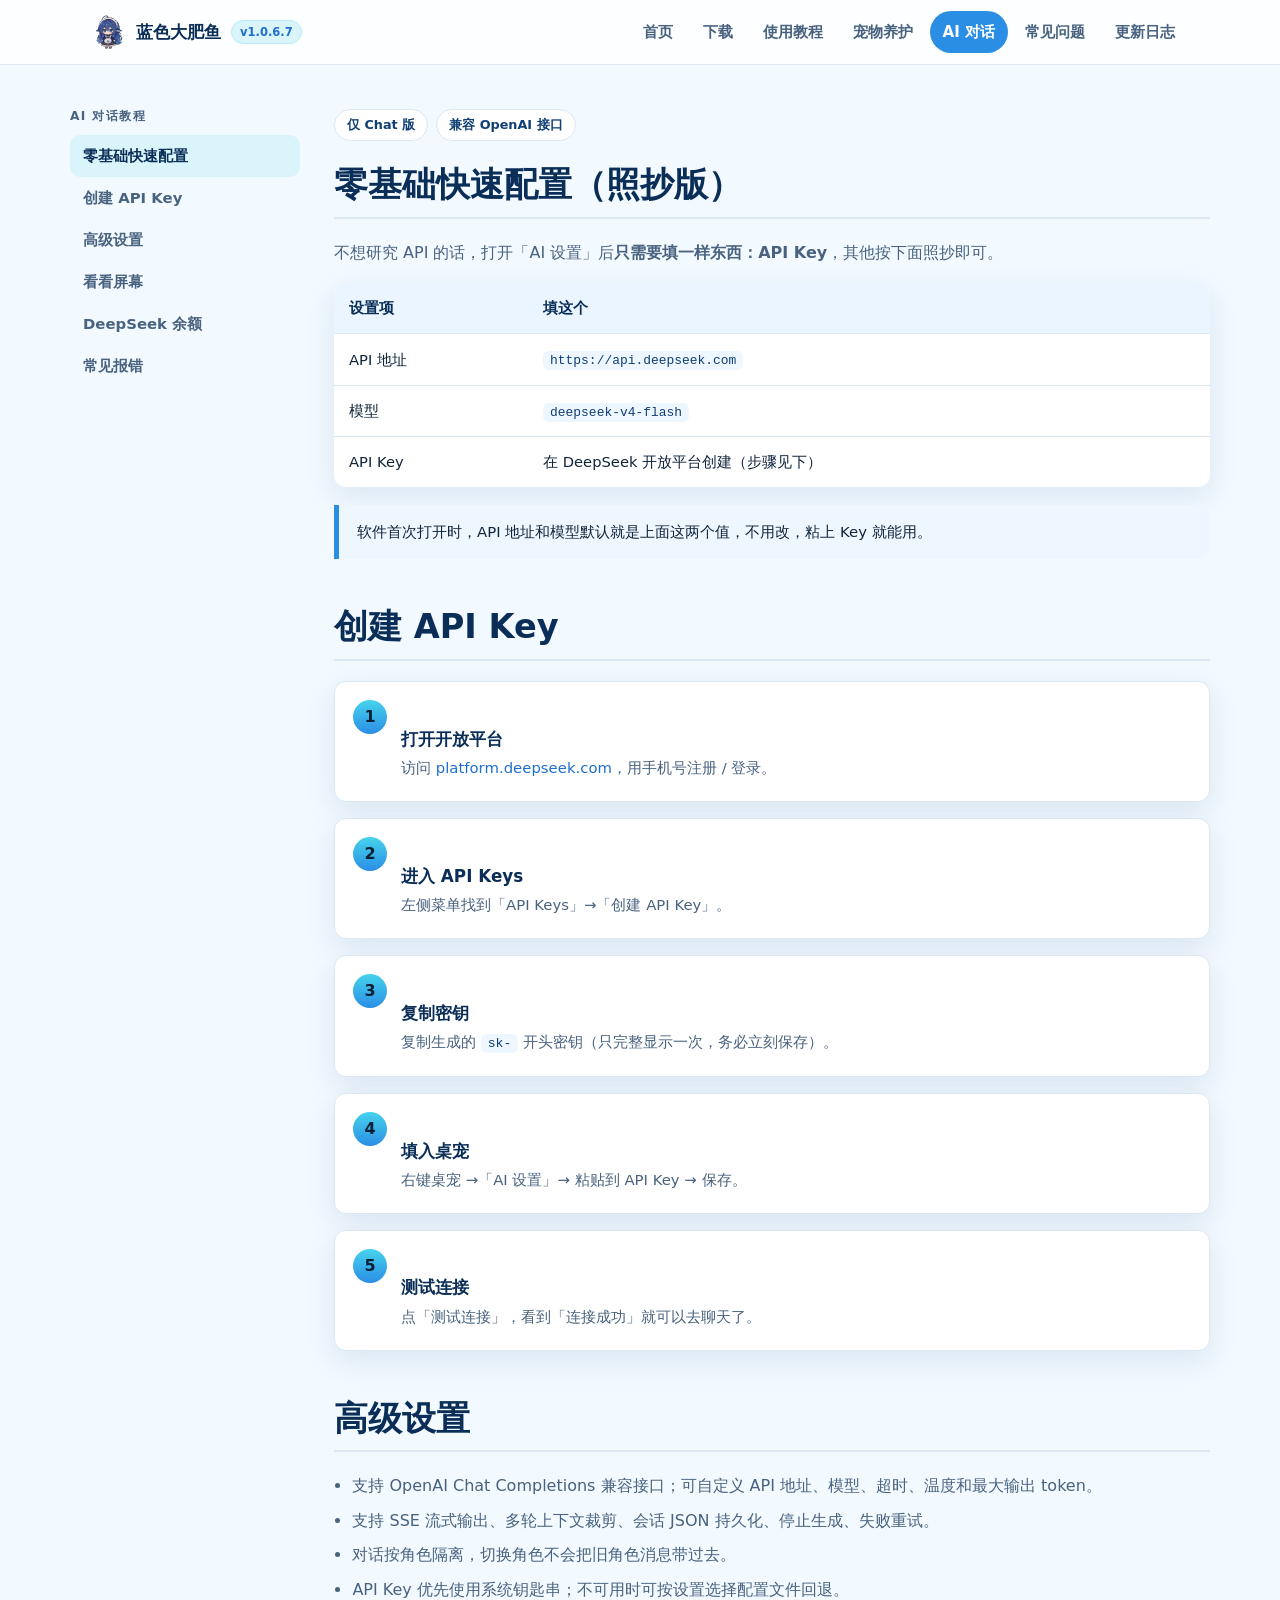
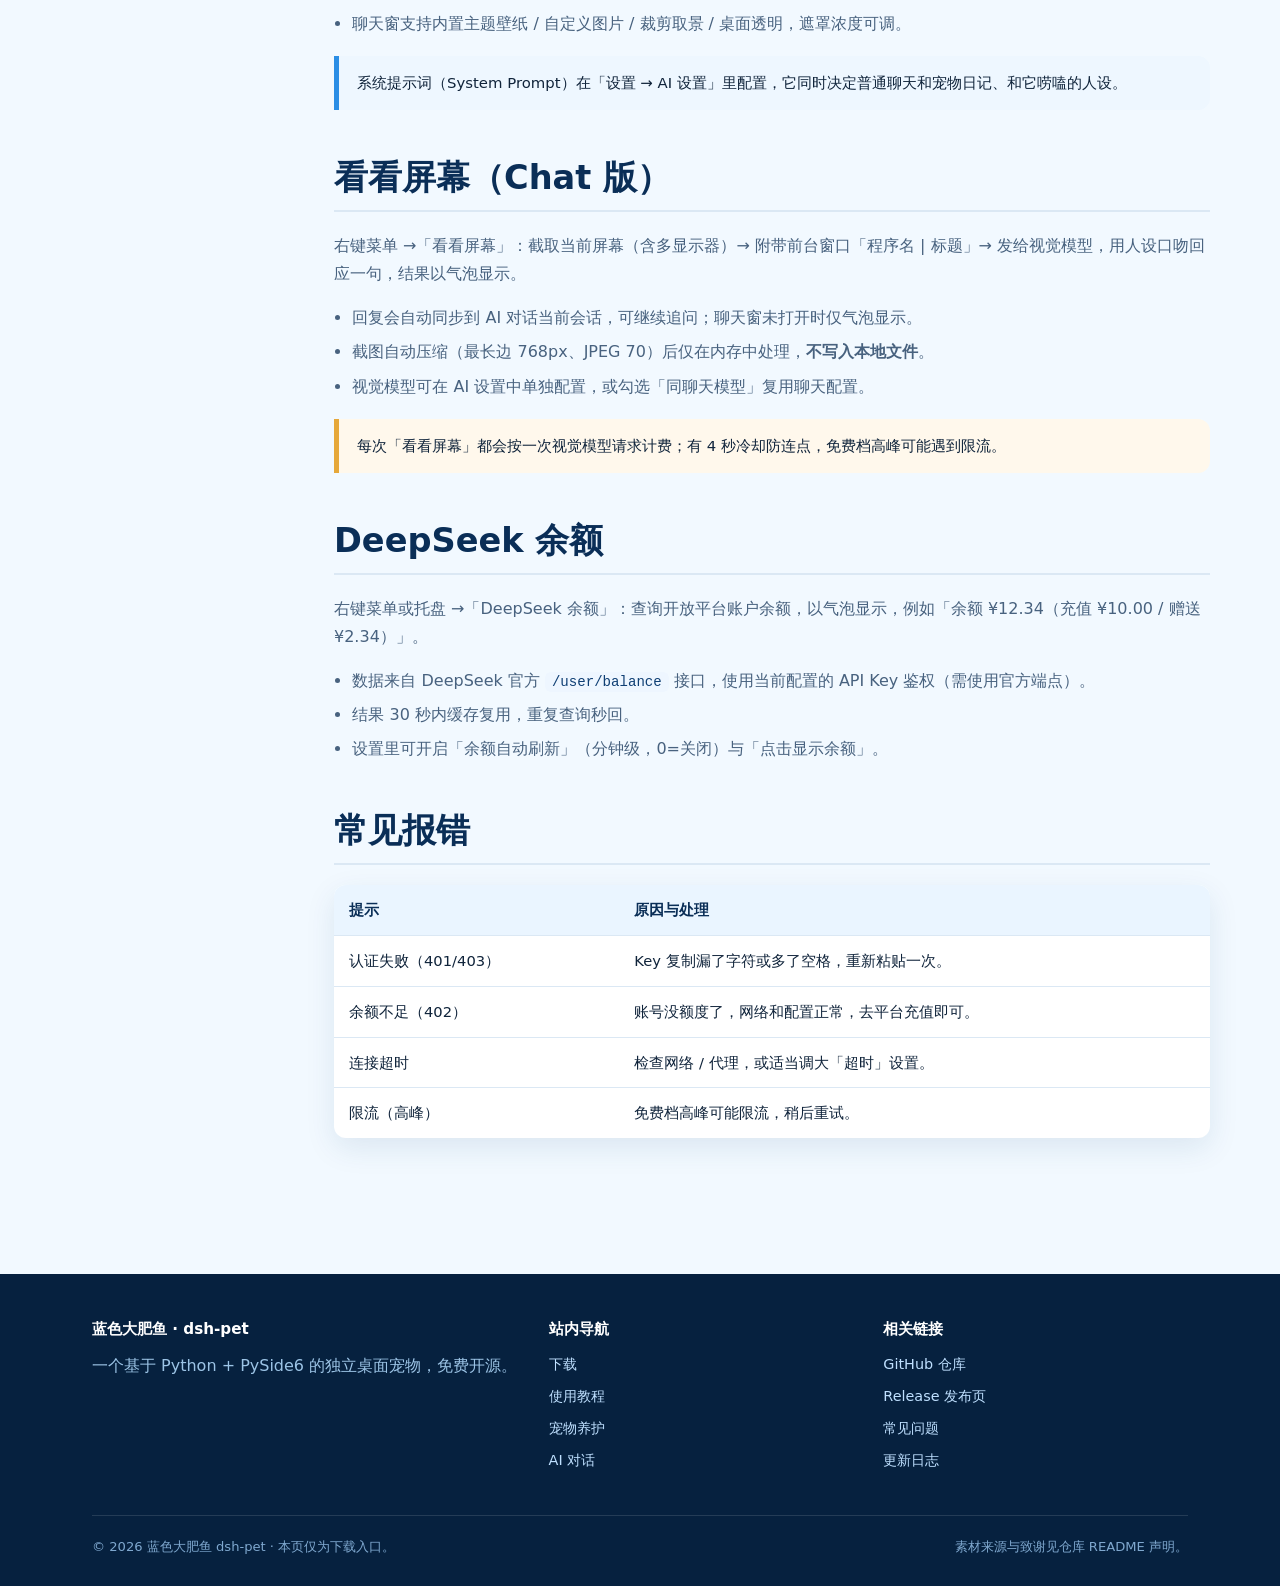
==== ai.html @ 78ef15b6 "初始化：蓝色大肥鱼 dsh-pet 静态下载站 纯 HTML/CSS/JS，无构建无依赖，作为桌宠下载入口与文档站。 内容从 dsh-pet 仓库 README 提炼，下载直链指向 GitHub Re" ====
<!DOCTYPE html>
<html lang="zh-CN">
<head>
<meta charset="UTF-8">
<meta name="viewport" content="width=device-width, initial-scale=1">
<title>AI 对话教程 · 蓝色大肥鱼 dsh-pet</title>
<meta name="description" content="dsh-pet Chat 版 AI 对话配置教程：DeepSeek API Key 五步配置、看看屏幕、DeepSeek 余额查询与常见报错。">
<link rel="icon" href="assets/img/favicon.ico">
<link rel="stylesheet" href="css/style.css">
</head>
<body>

<header class="site-header">
  <div class="wrap nav">
    <a class="brand" href="index.html">
      <img src="assets/img/hero-icon.png" alt="蓝色大肥鱼">
      <span>蓝色大肥鱼</span>
      <span class="ver" data-version>v1.0.6.7</span>
    </a>
    <button class="nav-toggle" aria-label="菜单">☰</button>
    <nav class="nav-links">
      <a href="index.html">首页</a>
      <a href="download.html">下载</a>
      <a href="guide.html">使用教程</a>
      <a href="pet.html">宠物养护</a>
      <a href="ai.html" class="active">AI 对话</a>
      <a href="faq.html">常见问题</a>
      <a href="changelog.html">更新日志</a>
    </nav>
  </div>
</header>

<div class="wrap docs">
  <aside class="docs-side">
    <h4>AI 对话教程</h4>
    <a href="#quick">零基础快速配置</a>
    <a href="#key">创建 API Key</a>
    <a href="#advanced">高级设置</a>
    <a href="#screen">看看屏幕</a>
    <a href="#balance">DeepSeek 余额</a>
    <a href="#errors">常见报错</a>
  </aside>

  <div class="docs-body">
    <div class="pill-row">
      <span class="pill">仅 Chat 版</span>
      <span class="pill">兼容 OpenAI 接口</span>
    </div>

    <section id="quick">
      <h2>零基础快速配置（照抄版）</h2>
      <p>不想研究 API 的话，打开「AI 设置」后<b>只需要填一样东西：API Key</b>，其他按下面照抄即可。</p>
      <table class="table">
        <thead><tr><th>设置项</th><th>填这个</th></tr></thead>
        <tbody>
          <tr><td>API 地址</td><td><code>https://api.deepseek.com</code></td></tr>
          <tr><td>模型</td><td><code>deepseek-v4-flash</code></td></tr>
          <tr><td>API Key</td><td>在 DeepSeek 开放平台创建（步骤见下）</td></tr>
        </tbody>
      </table>
      <div class="callout">软件首次打开时，API 地址和模型默认就是上面这两个值，不用改，粘上 Key 就能用。</div>
    </section>

    <section id="key">
      <h2>创建 API Key</h2>
      <div class="steps">
        <div class="step"><h3>打开开放平台</h3><p>访问 <a href="https://platform.deepseek.com" target="_blank" rel="noopener">platform.deepseek.com</a>，用手机号注册 / 登录。</p></div>
        <div class="step"><h3>进入 API Keys</h3><p>左侧菜单找到「API Keys」→「创建 API Key」。</p></div>
        <div class="step"><h3>复制密钥</h3><p>复制生成的 <code>sk-</code> 开头密钥（只完整显示一次，务必立刻保存）。</p></div>
        <div class="step"><h3>填入桌宠</h3><p>右键桌宠 →「AI 设置」→ 粘贴到 API Key → 保存。</p></div>
        <div class="step"><h3>测试连接</h3><p>点「测试连接」，看到「连接成功」就可以去聊天了。</p></div>
      </div>
    </section>

    <section id="advanced">
      <h2>高级设置</h2>
      <ul class="clean">
        <li>支持 OpenAI Chat Completions 兼容接口；可自定义 API 地址、模型、超时、温度和最大输出 token。</li>
        <li>支持 SSE 流式输出、多轮上下文裁剪、会话 JSON 持久化、停止生成、失败重试。</li>
        <li>对话按角色隔离，切换角色不会把旧角色消息带过去。</li>
        <li>API Key 优先使用系统钥匙串；不可用时可按设置选择配置文件回退。</li>
        <li>聊天窗支持内置主题壁纸 / 自定义图片 / 裁剪取景 / 桌面透明，遮罩浓度可调。</li>
      </ul>
      <div class="callout">系统提示词（System Prompt）在「设置 → AI 设置」里配置，它同时决定普通聊天和宠物日记、和它唠嗑的人设。</div>
    </section>

    <section id="screen">
      <h2>看看屏幕（Chat 版）</h2>
      <p>右键菜单 →「看看屏幕」：截取当前屏幕（含多显示器）→ 附带前台窗口「程序名 | 标题」→ 发给视觉模型，用人设口吻回应一句，结果以气泡显示。</p>
      <ul class="clean">
        <li>回复会自动同步到 AI 对话当前会话，可继续追问；聊天窗未打开时仅气泡显示。</li>
        <li>截图自动压缩（最长边 768px、JPEG 70）后仅在内存中处理，<b>不写入本地文件</b>。</li>
        <li>视觉模型可在 AI 设置中单独配置，或勾选「同聊天模型」复用聊天配置。</li>
      </ul>
      <div class="callout warn">每次「看看屏幕」都会按一次视觉模型请求计费；有 4 秒冷却防连点，免费档高峰可能遇到限流。</div>
    </section>

    <section id="balance">
      <h2>DeepSeek 余额</h2>
      <p>右键菜单或托盘 →「DeepSeek 余额」：查询开放平台账户余额，以气泡显示，例如「余额 ¥12.34（充值 ¥10.00 / 赠送 ¥2.34）」。</p>
      <ul class="clean">
        <li>数据来自 DeepSeek 官方 <code>/user/balance</code> 接口，使用当前配置的 API Key 鉴权（需使用官方端点）。</li>
        <li>结果 30 秒内缓存复用，重复查询秒回。</li>
        <li>设置里可开启「余额自动刷新」（分钟级，0=关闭）与「点击显示余额」。</li>
      </ul>
    </section>

    <section id="errors">
      <h2>常见报错</h2>
      <table class="table">
        <thead><tr><th>提示</th><th>原因与处理</th></tr></thead>
        <tbody>
          <tr><td>认证失败（401/403）</td><td>Key 复制漏了字符或多了空格，重新粘贴一次。</td></tr>
          <tr><td>余额不足（402）</td><td>账号没额度了，网络和配置正常，去平台充值即可。</td></tr>
          <tr><td>连接超时</td><td>检查网络 / 代理，或适当调大「超时」设置。</td></tr>
          <tr><td>限流（高峰）</td><td>免费档高峰可能限流，稍后重试。</td></tr>
        </tbody>
      </table>
    </section>
  </div>
</div>

<footer class="site-footer">
  <div class="wrap">
    <div class="footer-grid">
      <div>
        <h4>蓝色大肥鱼 · dsh-pet</h4>
        <p style="color:#9cc4e6">一个基于 Python + PySide6 的独立桌面宠物，免费开源。</p>
      </div>
      <div>
        <h4>站内导航</h4>
        <ul>
          <li><a href="download.html">下载</a></li>
          <li><a href="guide.html">使用教程</a></li>
          <li><a href="pet.html">宠物养护</a></li>
          <li><a href="ai.html">AI 对话</a></li>
        </ul>
      </div>
      <div>
        <h4>相关链接</h4>
        <ul>
          <li><a data-repo href="#">GitHub 仓库</a></li>
          <li><a data-releases href="#">Release 发布页</a></li>
          <li><a href="faq.html">常见问题</a></li>
          <li><a href="changelog.html">更新日志</a></li>
        </ul>
      </div>
    </div>
    <div class="footer-bottom">
      <span>© <span data-year>2026</span> 蓝色大肥鱼 dsh-pet · 本页仅为下载入口。</span>
      <span>素材来源与致谢见仓库 README 声明。</span>
    </div>
  </div>
</footer>

<script src="js/config.js"></script>
<script src="js/main.js"></script>
</body>
</html>
---- css/style.css ----
/* =========================================================================
 * 蓝色大肥鱼 · dsh-pet 站点样式
 * ========================================================================= */
:root {
  --sea-900: #06213f;
  --sea-800: #0a2e57;
  --sea-700: #0f3f74;
  --sea-600: #1656a0;
  --blue: #2b8ee5;
  --blue-dark: #1f6fd0;
  --cyan: #46d3ec;
  --cyan-soft: #d9f5fb;
  --sand: #fff6e6;
  --ink: #10243b;
  --ink-soft: #48627f;
  --line: #dbe8f4;
  --bg: #f2f9ff;
  --card: #ffffff;
  --shadow: 0 10px 30px rgba(18, 66, 120, .10);
  --shadow-lg: 0 24px 60px rgba(18, 66, 120, .18);
  --radius: 20px;
  --radius-sm: 12px;
  --maxw: 1140px;
  --font: "PingFang SC", "Microsoft YaHei UI", "Microsoft YaHei", "Hiragino Sans GB", system-ui, -apple-system, "Segoe UI", sans-serif;
}

* { box-sizing: border-box; }

html { scroll-behavior: smooth; }

body {
  margin: 0;
  font-family: var(--font);
  color: var(--ink);
  background: var(--bg);
  line-height: 1.75;
  -webkit-font-smoothing: antialiased;
}

a { color: var(--blue-dark); text-decoration: none; }
a:hover { color: var(--blue); }
img { max-width: 100%; display: block; }

h1, h2, h3, h4 { line-height: 1.3; color: var(--sea-800); margin: 0 0 .6em; }
h1 { font-size: clamp(2rem, 5vw, 3.2rem); letter-spacing: .5px; }
h2 { font-size: clamp(1.5rem, 3vw, 2.1rem); }
h3 { font-size: 1.2rem; }

p { margin: 0 0 1em; color: var(--ink-soft); }

.wrap { width: 100%; max-width: var(--maxw); margin: 0 auto; padding: 0 22px; }
.center { text-align: center; }
.muted { color: var(--ink-soft); }
.small { font-size: .86rem; }

/* ---------- header ---------- */
.site-header {
  position: sticky; top: 0; z-index: 100;
  background: rgba(255, 255, 255, .82);
  backdrop-filter: saturate(160%) blur(12px);
  border-bottom: 1px solid var(--line);
}
.nav {
  display: flex; align-items: center; gap: 18px;
  height: 64px;
}
.brand { display: flex; align-items: center; gap: 10px; font-weight: 800; color: var(--sea-800); font-size: 1.08rem; }
.brand img { width: 34px; height: 34px; border-radius: 9px; }
.brand .ver {
  font-size: .72rem; font-weight: 700; color: var(--blue-dark);
  background: var(--cyan-soft); border: 1px solid #b9e8f2;
  padding: 1px 8px; border-radius: 999px;
}
.nav-links { display: flex; gap: 4px; margin-left: auto; flex-wrap: wrap; }
.nav-links a {
  color: var(--ink-soft); font-weight: 600; font-size: .94rem;
  padding: 8px 13px; border-radius: 999px; transition: .18s;
}
.nav-links a:hover { color: var(--sea-800); background: var(--cyan-soft); }
.nav-links a.active { color: #fff; background: var(--blue); }
.nav-toggle { display: none; margin-left: auto; background: none; border: 0; font-size: 1.6rem; color: var(--sea-800); cursor: pointer; }

/* ---------- hero ---------- */
.hero {
  position: relative; overflow: hidden; color: #eaf6ff;
  background: radial-gradient(1200px 500px at 80% -10%, #1b6fc0 0%, transparent 60%),
              linear-gradient(160deg, var(--sea-900) 0%, var(--sea-700) 55%, var(--sea-600) 100%);
}
.hero::before, .hero::after {
  content: ""; position: absolute; border-radius: 50%;
  background: radial-gradient(circle at 30% 30%, rgba(255,255,255,.5), rgba(255,255,255,.05) 60%, transparent 70%);
  opacity: .5; animation: floaty 9s ease-in-out infinite;
}
.hero::before { width: 110px; height: 110px; left: 6%; bottom: 14%; }
.hero::after { width: 60px; height: 60px; right: 12%; top: 24%; animation-delay: -3s; }
.hero-inner { position: relative; z-index: 2; display: grid; grid-template-columns: 1.15fr .85fr; gap: 40px; align-items: center; padding: 68px 0 84px; }
.hero h1 { color: #fff; margin-bottom: .35em; }
.hero h1 .accent { color: var(--cyan); }
.hero p.lead { color: #bcdcf5; font-size: 1.12rem; max-width: 34em; }
.hero-badge {
  display: inline-flex; align-items: center; gap: 8px; margin-bottom: 18px;
  background: rgba(70, 211, 236, .16); border: 1px solid rgba(70, 211, 236, .45);
  color: var(--cyan); font-weight: 700; font-size: .82rem;
  padding: 5px 14px; border-radius: 999px;
}
.hero-art { position: relative; }
.hero-art img {
  width: 100%; max-width: 360px; margin: 0 auto; border-radius: 26px;
  box-shadow: var(--shadow-lg), 0 0 0 8px rgba(255,255,255,.06);
  animation: floaty 6s ease-in-out infinite;
}
.hero-cta { display: flex; gap: 14px; flex-wrap: wrap; margin-top: 26px; }
.hero-meta { margin-top: 18px; font-size: .85rem; color: #9cc4e6; }

/* ---------- buttons ---------- */
.btn {
  display: inline-flex; align-items: center; gap: 9px; cursor: pointer;
  font-family: inherit; font-weight: 700; font-size: 1rem;
  padding: 13px 26px; border-radius: 999px; border: 2px solid transparent;
  transition: transform .16s, box-shadow .16s, background .16s;
}
.btn:hover { transform: translateY(-2px); text-decoration: none; }
.btn:active { transform: translateY(0); }
.btn-primary { background: linear-gradient(180deg, var(--cyan) 0%, var(--blue) 100%); color: #052033; box-shadow: 0 12px 26px rgba(43, 142, 229, .38); }
.btn-primary:hover { color: #052033; }
.btn-ghost { background: rgba(255,255,255,.08); color: #eaf6ff; border-color: rgba(255,255,255,.35); }
.btn-ghost:hover { background: rgba(255,255,255,.16); color: #fff; }
.btn-outline { background: #fff; color: var(--blue-dark); border-color: var(--line); box-shadow: var(--shadow); }
.btn-outline:hover { color: var(--blue-dark); border-color: var(--blue); }
.btn-sm { padding: 9px 18px; font-size: .9rem; }
.btn .os-tag { font-size: .72rem; opacity: .8; font-weight: 600; }

/* ---------- sections ---------- */
.section { padding: 66px 0; }
.section.tint { background: linear-gradient(180deg, #eaf5ff 0%, var(--bg) 100%); }
.section-head { max-width: 640px; margin: 0 auto 40px; text-align: center; }
.section-head p { margin-bottom: 0; }
.eyebrow { color: var(--blue-dark); font-weight: 800; font-size: .82rem; letter-spacing: 2px; text-transform: uppercase; }

/* ---------- cards / grids ---------- */
.grid { display: grid; gap: 22px; }
.grid-2 { grid-template-columns: repeat(2, 1fr); }
.grid-3 { grid-template-columns: repeat(3, 1fr); }
.grid-4 { grid-template-columns: repeat(4, 1fr); }

.card {
  background: var(--card); border: 1px solid var(--line);
  border-radius: var(--radius); padding: 26px; box-shadow: var(--shadow);
  transition: transform .18s, box-shadow .18s;
}
.card:hover { transform: translateY(-4px); box-shadow: var(--shadow-lg); }
.card .ico { width: 46px; height: 46px; border-radius: 13px; display: grid; place-items: center; font-size: 1.5rem; margin-bottom: 14px; background: var(--cyan-soft); }
.card h3 { margin-bottom: .35em; }
.card p { margin-bottom: 0; font-size: .95rem; }

/* ---------- download cards ---------- */
.dl-grid { display: grid; grid-template-columns: repeat(2, 1fr); gap: 22px; }
.dl-card {
  background: var(--card); border: 1px solid var(--line); border-radius: var(--radius);
  padding: 28px; box-shadow: var(--shadow); position: relative; overflow: hidden;
}
.dl-card::before { content: ""; position: absolute; inset: 0 0 auto 0; height: 5px; background: linear-gradient(90deg, var(--cyan), var(--blue)); }
.dl-card h3 { font-size: 1.28rem; margin-bottom: .2em; }
.dl-card .tag { font-size: .78rem; font-weight: 700; color: var(--blue-dark); background: var(--cyan-soft); padding: 2px 10px; border-radius: 999px; }
.dl-card .desc { font-size: .94rem; margin: 10px 0 18px; }
.dl-actions { display: flex; gap: 10px; flex-wrap: wrap; }
.dl-hint { margin-top: 12px; font-size: .8rem; color: var(--ink-soft); }
.dl-card .badge-hot { position: absolute; top: 20px; right: 20px; background: var(--sand); color: #b4761a; border: 1px solid #f0d9a8; font-size: .72rem; font-weight: 800; padding: 3px 10px; border-radius: 999px; }

.platform-row { display: grid; grid-template-columns: repeat(3, 1fr); gap: 20px; margin-top: 34px; }
.platform-row .card { text-align: left; }

/* ---------- gallery ---------- */
.gallery { display: grid; grid-template-columns: repeat(3, 1fr); gap: 18px; }
.gallery figure { margin: 0; border-radius: var(--radius-sm); overflow: hidden; box-shadow: var(--shadow); border: 1px solid var(--line); background: #fff; }
.gallery img { width: 100%; height: 210px; object-fit: cover; }
.gallery figcaption { padding: 10px 14px; font-size: .82rem; color: var(--ink-soft); }
.placeholder-note {
  margin-top: 18px; padding: 12px 16px; border-radius: var(--radius-sm);
  background: #fff8ec; border: 1px dashed #e6c98a; color: #946a1c; font-size: .88rem;
}

/* ---------- steps ---------- */
.steps { counter-reset: step; display: grid; gap: 16px; }
.step { position: relative; background: #fff; border: 1px solid var(--line); border-radius: var(--radius-sm); padding: 20px 22px 20px 66px; box-shadow: var(--shadow); }
.step::before {
  counter-increment: step; content: counter(step);
  position: absolute; left: 18px; top: 18px;
  width: 34px; height: 34px; border-radius: 50%;
  background: linear-gradient(180deg, var(--cyan), var(--blue)); color: #052033;
  display: grid; place-items: center; font-weight: 800;
}
.step h3 { font-size: 1.05rem; margin: 0 0 .25em; }
.step p { margin: 0; font-size: .93rem; }
.step code, code {
  font-family: "Cascadia Code", "Consolas", "SFMono-Regular", monospace;
  background: #eef6ff; color: var(--sea-700); padding: 2px 7px; border-radius: 6px; font-size: .88em;
}
pre { background: var(--sea-900); color: #cfe9ff; padding: 16px 18px; border-radius: var(--radius-sm); overflow-x: auto; line-height: 1.6; }
pre code { background: none; color: inherit; padding: 0; }

/* ---------- docs layout ---------- */
.docs { display: grid; grid-template-columns: 230px 1fr; gap: 34px; align-items: start; padding: 44px 0 70px; }
.docs-side { position: sticky; top: 84px; }
.docs-side h4 { font-size: .76rem; letter-spacing: 1.4px; text-transform: uppercase; color: var(--ink-soft); margin: 0 0 10px; }
.docs-side a { display: block; padding: 8px 13px; border-radius: 10px; color: var(--ink-soft); font-weight: 600; font-size: .93rem; }
.docs-side a:hover, .docs-side a.active { background: var(--cyan-soft); color: var(--sea-800); }
.docs-body section { margin-bottom: 46px; scroll-margin-top: 84px; }
.docs-body section > h2 { padding-bottom: .3em; border-bottom: 2px solid var(--line); }
.docs-body h3 { margin-top: 1.6em; }

.table { width: 100%; border-collapse: collapse; background: #fff; border-radius: var(--radius-sm); overflow: hidden; box-shadow: var(--shadow); }
.table th, .table td { padding: 12px 15px; text-align: left; border-bottom: 1px solid var(--line); font-size: .92rem; }
.table th { background: #eaf5ff; color: var(--sea-800); font-weight: 700; }
.table tr:last-child td { border-bottom: 0; }

.callout { border-left: 5px solid var(--blue); background: #eef7ff; padding: 14px 18px; border-radius: 0 var(--radius-sm) var(--radius-sm) 0; margin: 18px 0; font-size: .93rem; }
.callout.warn { border-color: #e6a83a; background: #fff8ec; }

ul.clean { padding-left: 1.15em; color: var(--ink-soft); }
ul.clean li { margin-bottom: .4em; }

.pill-row { display: flex; flex-wrap: wrap; gap: 8px; margin: 0 0 22px; }
.pill { font-size: .8rem; font-weight: 700; color: var(--sea-700); background: #fff; border: 1px solid var(--line); padding: 4px 12px; border-radius: 999px; }

/* ---------- footer ---------- */
.site-footer { background: var(--sea-900); color: #9cc4e6; padding: 46px 0 30px; margin-top: 20px; }
.site-footer a { color: #bfe0ff; }
.site-footer a:hover { color: #fff; }
.footer-grid { display: grid; grid-template-columns: 1.4fr 1fr 1fr; gap: 30px; }
.footer-grid h4 { color: #fff; font-size: .95rem; margin-bottom: 12px; }
.footer-grid ul { list-style: none; padding: 0; margin: 0; }
.footer-grid li { margin-bottom: 7px; font-size: .9rem; }
.footer-bottom { margin-top: 34px; padding-top: 20px; border-top: 1px solid rgba(255,255,255,.12); font-size: .82rem; color: #7fa8cf; display: flex; justify-content: space-between; gap: 14px; flex-wrap: wrap; }

@keyframes floaty { 0%,100% { transform: translateY(0); } 50% { transform: translateY(-12px); } }

/* ---------- responsive ---------- */
@media (max-width: 900px) {
  .hero-inner { grid-template-columns: 1fr; text-align: center; padding: 48px 0 62px; }
  .hero-art { order: -1; }
  .hero p.lead { margin-inline: auto; }
  .hero-cta { justify-content: center; }
  .grid-3, .grid-4 { grid-template-columns: repeat(2, 1fr); }
  .dl-grid { grid-template-columns: 1fr; }
  .platform-row { grid-template-columns: 1fr; }
  .gallery { grid-template-columns: repeat(2, 1fr); }
  .docs { grid-template-columns: 1fr; }
  .docs-side { position: static; display: flex; flex-wrap: wrap; gap: 6px; }
  .docs-side h4 { width: 100%; }
  .footer-grid { grid-template-columns: 1fr 1fr; }
}
@media (max-width: 620px) {
  .nav-links {
    display: none; position: absolute; top: 64px; left: 0; right: 0;
    flex-direction: column; background: #fff; padding: 10px 16px 16px;
    border-bottom: 1px solid var(--line); box-shadow: var(--shadow);
  }
  .nav-links.open { display: flex; }
  .nav-toggle { display: block; }
  .grid-2, .grid-3, .grid-4, .gallery { grid-template-columns: 1fr; }
  .section { padding: 48px 0; }
  .footer-grid { grid-template-columns: 1fr; }
}
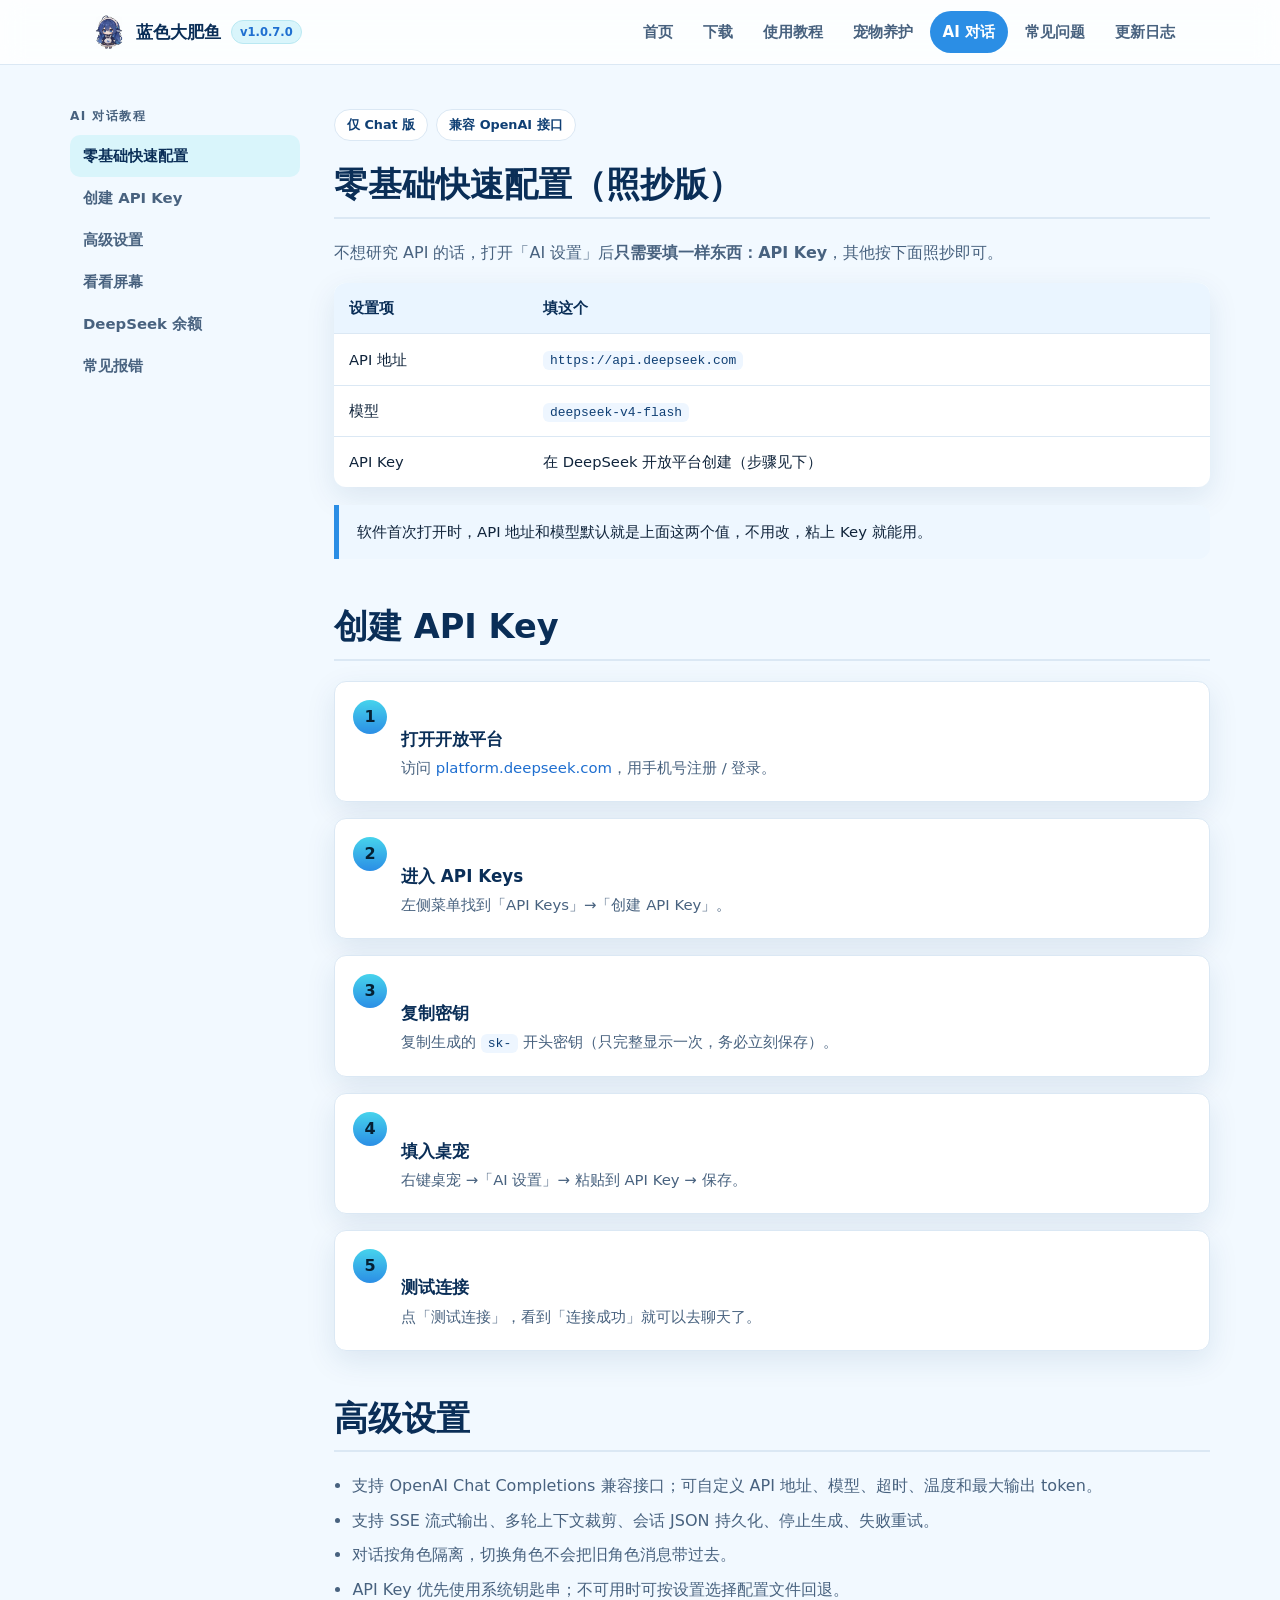
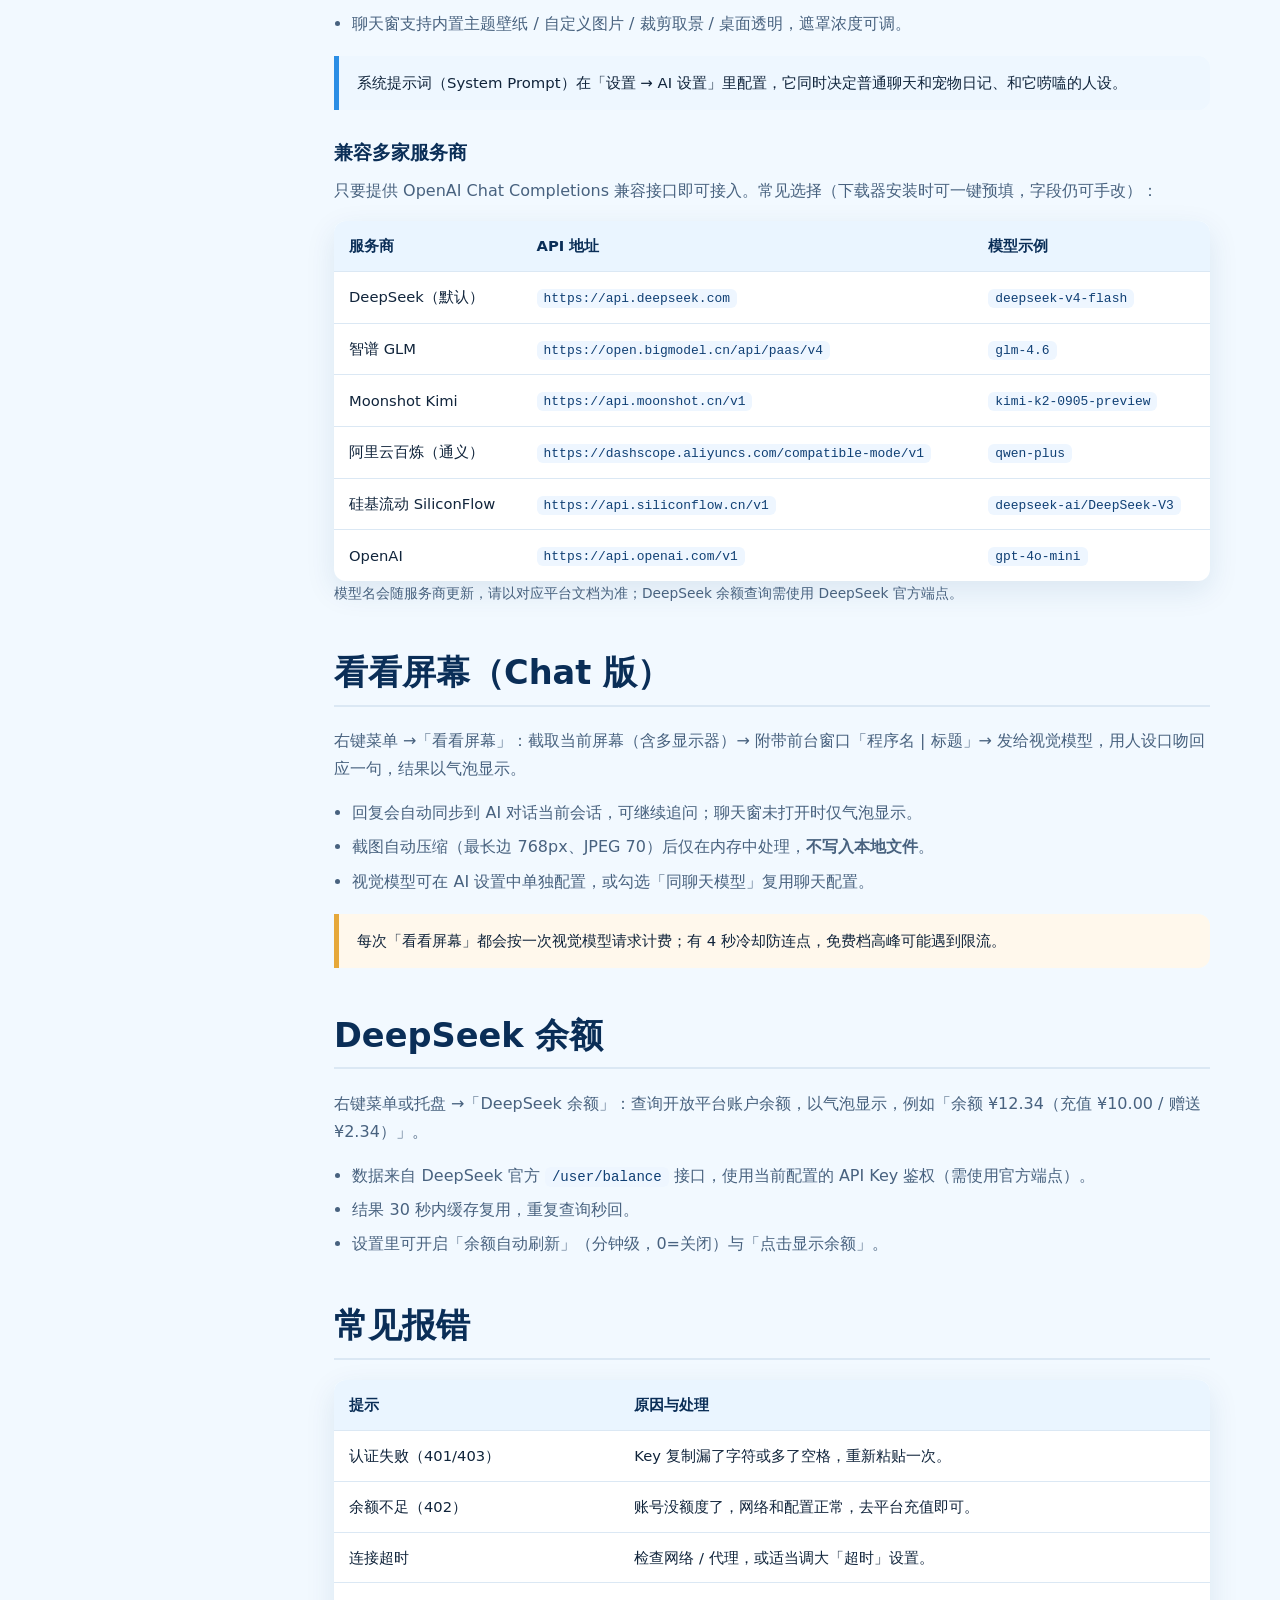
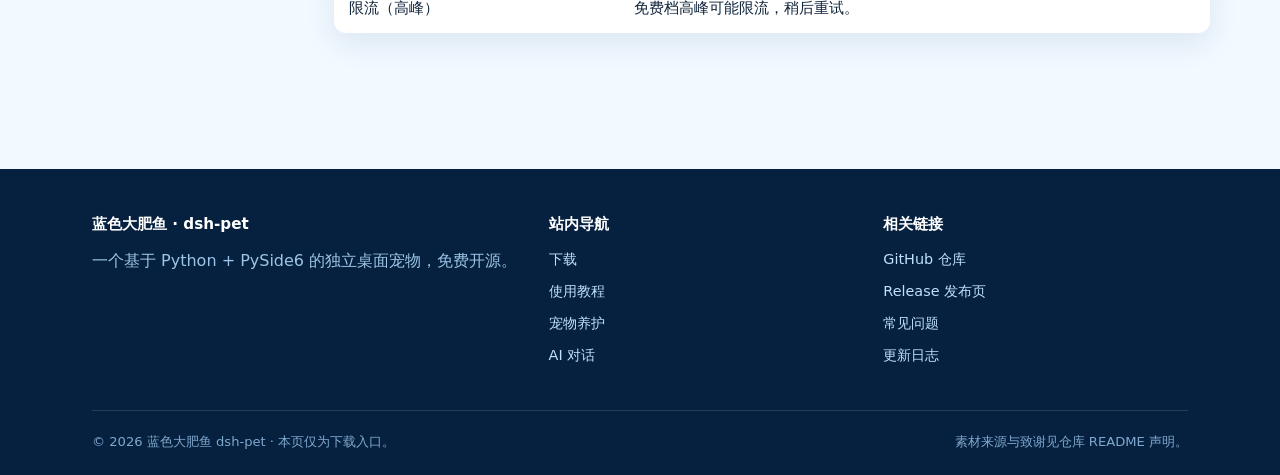
==== commit 9df6b33c: "下载器改版为分步向导 + 网站版本/内容同步 下载器（dsh-pet-downloader.exe 重建）： - 改为 7 步向导：欢迎 → 版本与方式 → 安装位置 → AI 配置 → 选项 → 安" ====
--- a/ai.html
+++ b/ai.html
@@ -15,7 +15,7 @@
     <a class="brand" href="index.html">
       <img src="assets/img/hero-icon.png" alt="蓝色大肥鱼">
       <span>蓝色大肥鱼</span>
-      <span class="ver" data-version>v1.0.6.7</span>
+      <span class="ver" data-version>v1.0.7.0</span>
     </a>
     <button class="nav-toggle" aria-label="菜单">☰</button>
     <nav class="nav-links">
@@ -82,6 +82,20 @@
         <li>聊天窗支持内置主题壁纸 / 自定义图片 / 裁剪取景 / 桌面透明，遮罩浓度可调。</li>
       </ul>
       <div class="callout">系统提示词（System Prompt）在「设置 → AI 设置」里配置，它同时决定普通聊天和宠物日记、和它唠嗑的人设。</div>
+      <h3>兼容多家服务商</h3>
+      <p>只要提供 OpenAI Chat Completions 兼容接口即可接入。常见选择（下载器安装时可一键预填，字段仍可手改）：</p>
+      <table class="table">
+        <thead><tr><th>服务商</th><th>API 地址</th><th>模型示例</th></tr></thead>
+        <tbody>
+          <tr><td>DeepSeek（默认）</td><td><code>https://api.deepseek.com</code></td><td><code>deepseek-v4-flash</code></td></tr>
+          <tr><td>智谱 GLM</td><td><code>https://open.bigmodel.cn/api/paas/v4</code></td><td><code>glm-4.6</code></td></tr>
+          <tr><td>Moonshot Kimi</td><td><code>https://api.moonshot.cn/v1</code></td><td><code>kimi-k2-0905-preview</code></td></tr>
+          <tr><td>阿里云百炼（通义）</td><td><code>https://dashscope.aliyuncs.com/compatible-mode/v1</code></td><td><code>qwen-plus</code></td></tr>
+          <tr><td>硅基流动 SiliconFlow</td><td><code>https://api.siliconflow.cn/v1</code></td><td><code>deepseek-ai/DeepSeek-V3</code></td></tr>
+          <tr><td>OpenAI</td><td><code>https://api.openai.com/v1</code></td><td><code>gpt-4o-mini</code></td></tr>
+        </tbody>
+      </table>
+      <p class="muted small">模型名会随服务商更新，请以对应平台文档为准；DeepSeek 余额查询需使用 DeepSeek 官方端点。</p>
     </section>
 
     <section id="screen">
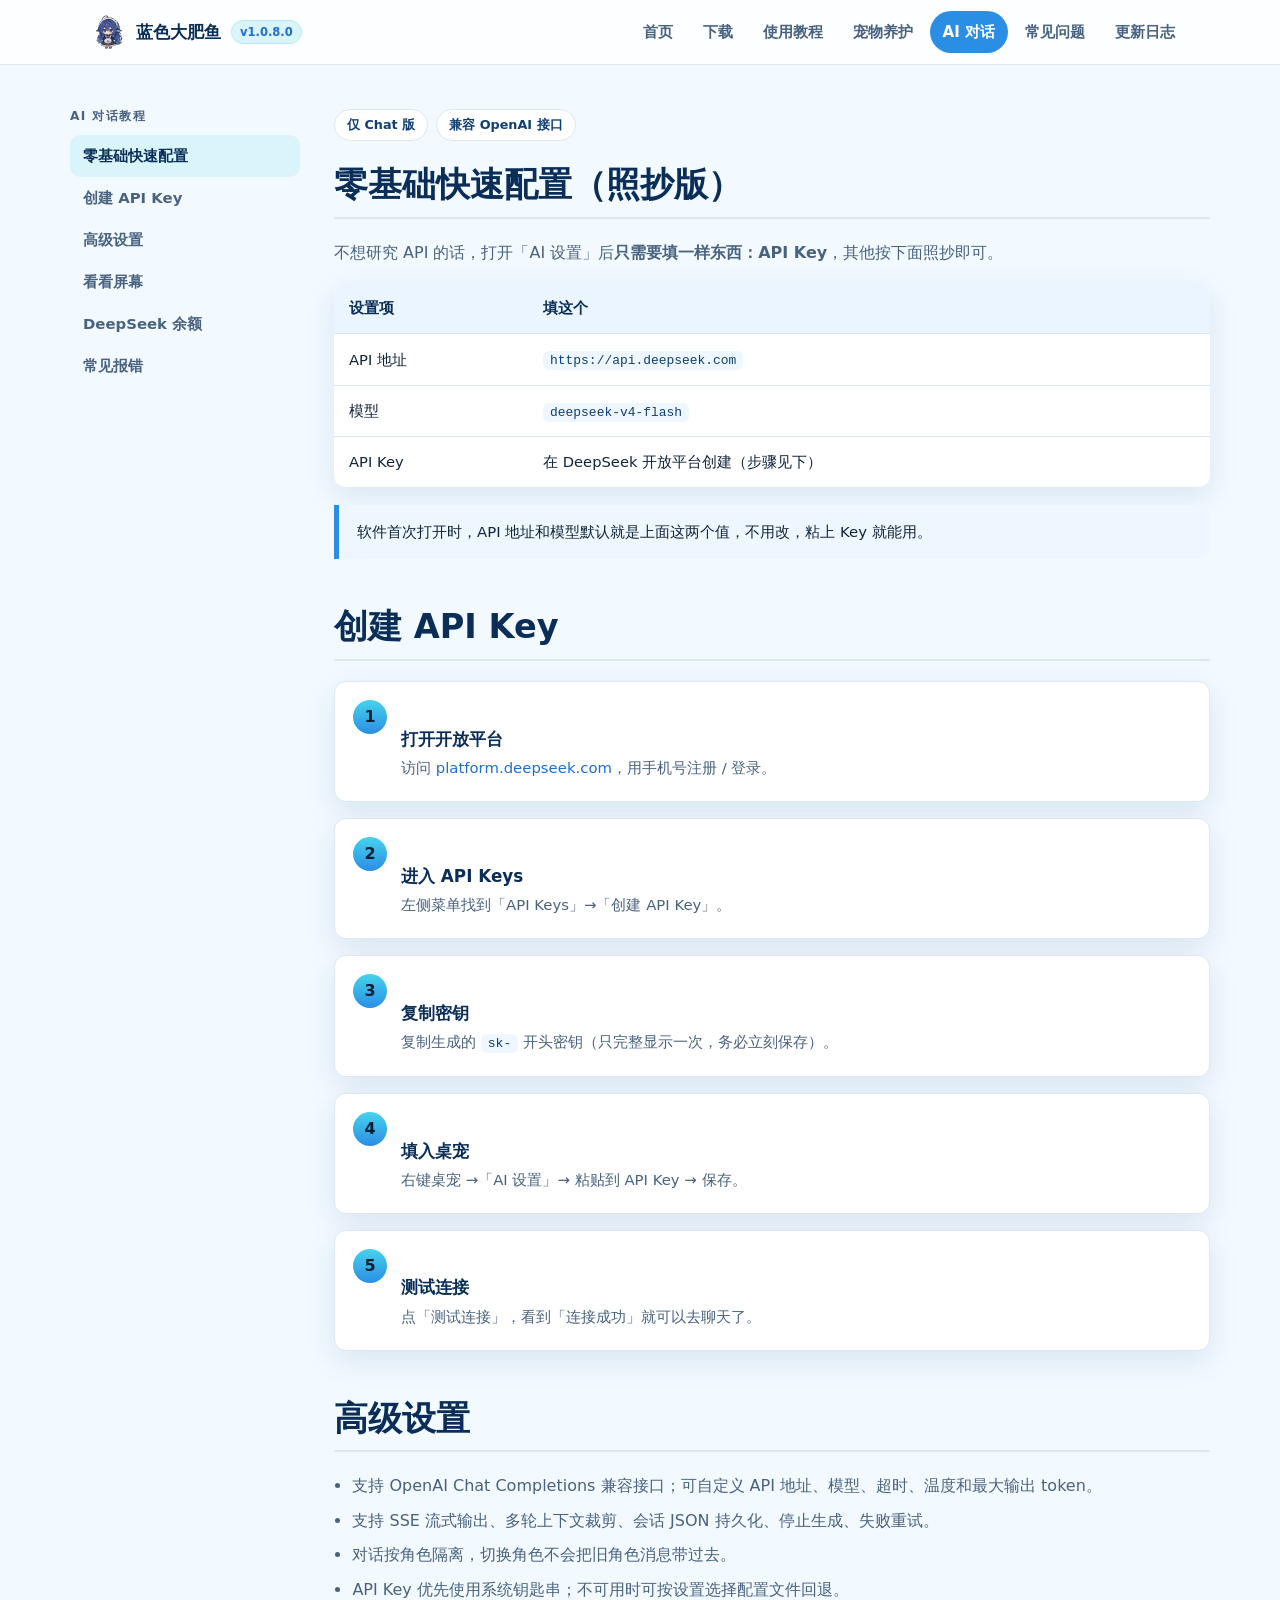
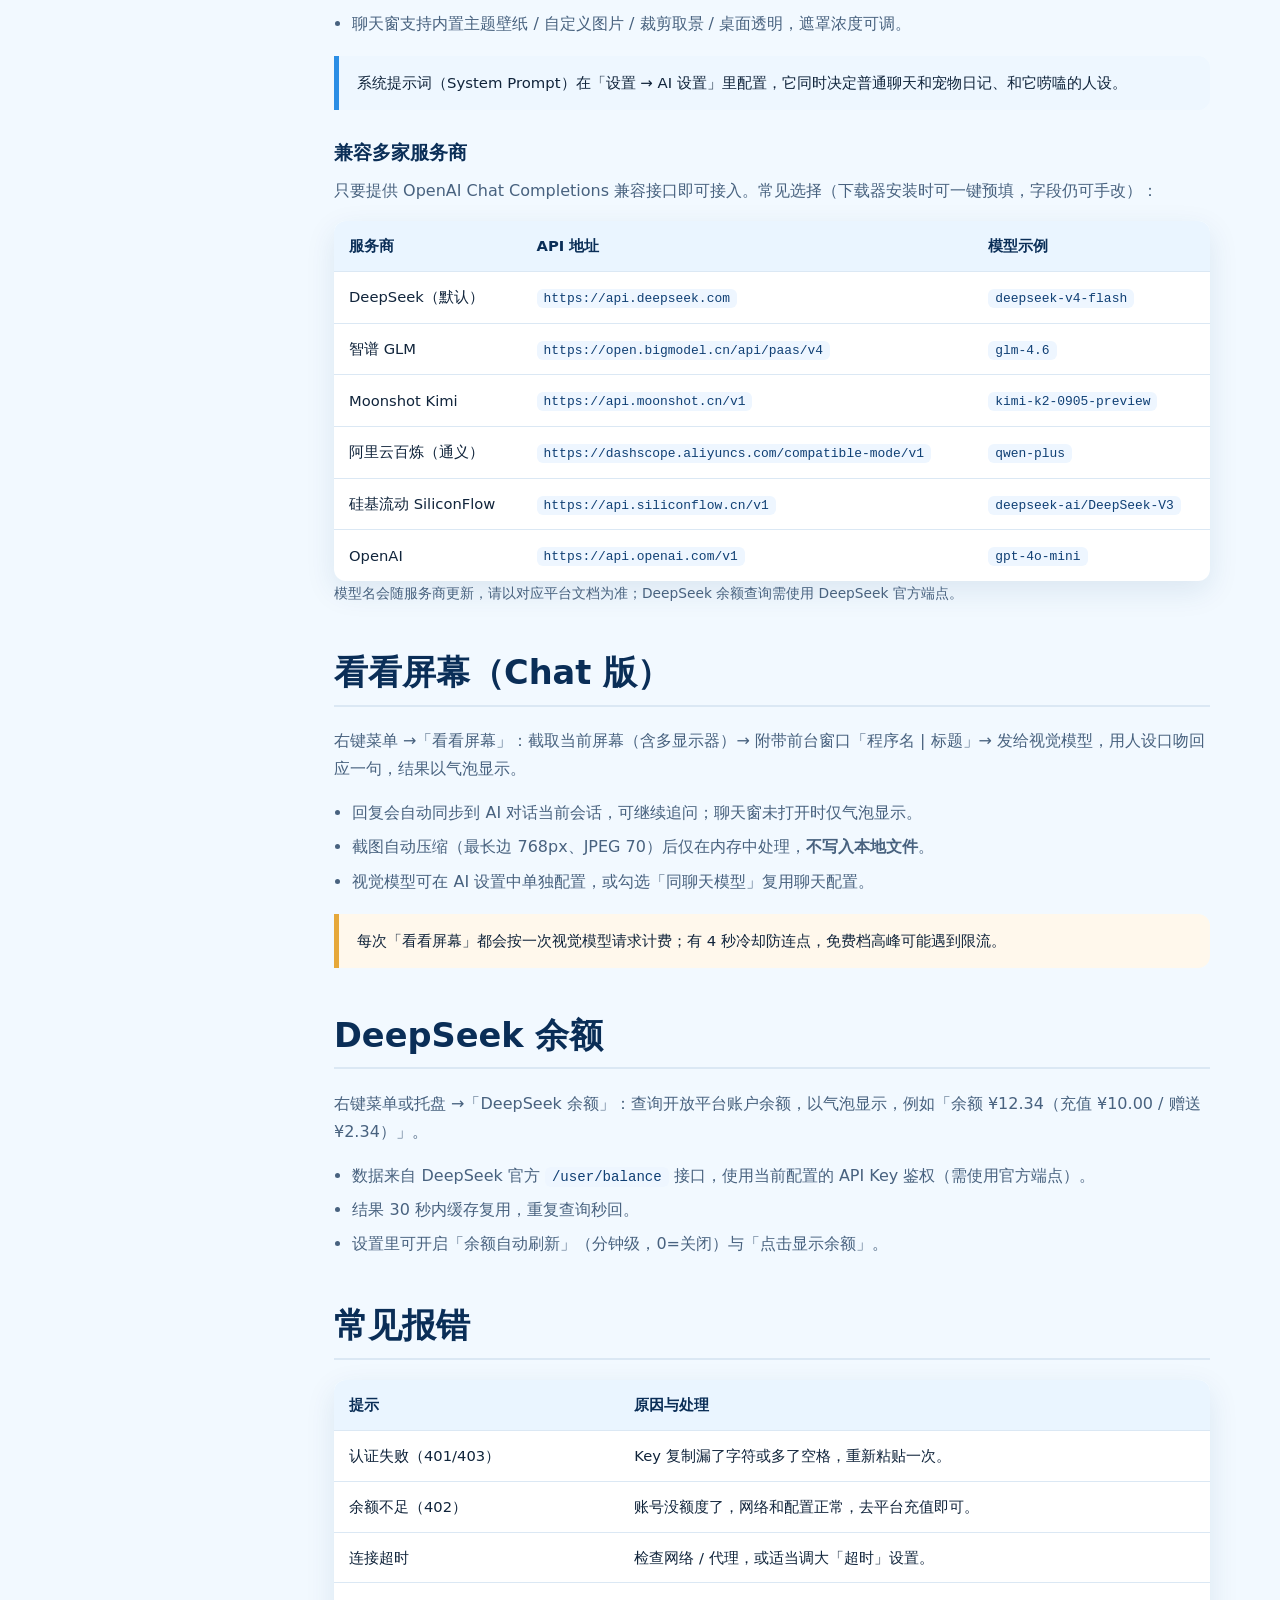
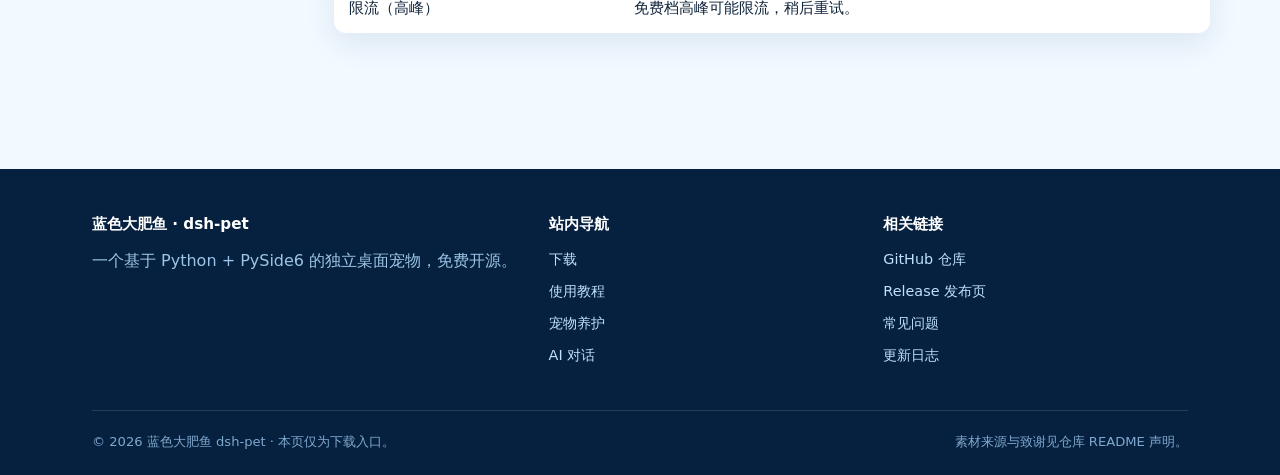
==== commit ef0bc968: "发布 v1.0.8.0：站点版本同步 + 更新日志 - 全部页面 data-version 回退文本同步为 v1.0.8.0；changelog 顶部新增 v1.0.8.0 条目   （官网驱动检查更" ====
--- a/ai.html
+++ b/ai.html
@@ -15,7 +15,7 @@
     <a class="brand" href="index.html">
       <img src="assets/img/hero-icon.png" alt="蓝色大肥鱼">
       <span>蓝色大肥鱼</span>
-      <span class="ver" data-version>v1.0.7.0</span>
+      <span class="ver" data-version>v1.0.8.0</span>
     </a>
     <button class="nav-toggle" aria-label="菜单">☰</button>
     <nav class="nav-links">
